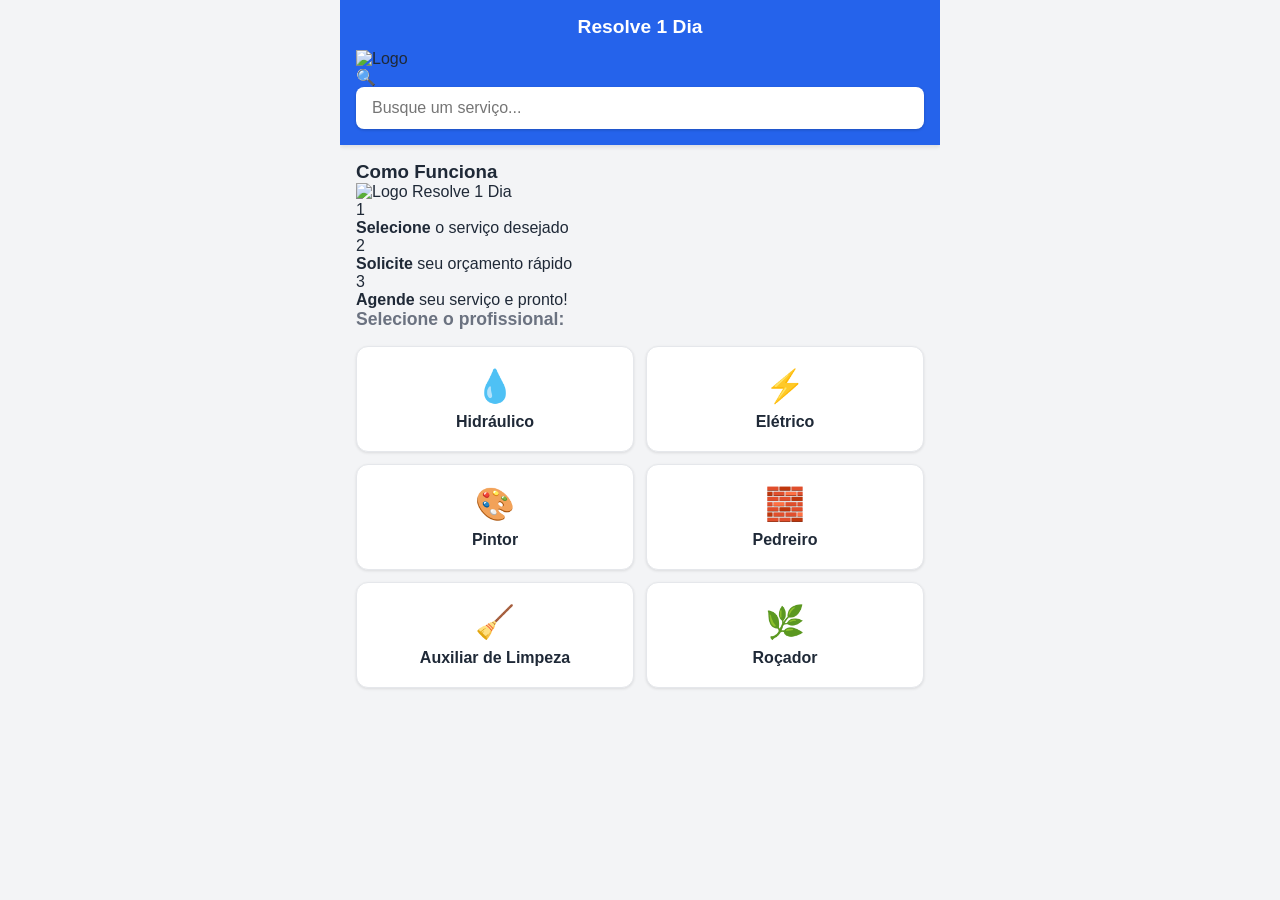
==== index.html @ 7f2f988a "Update index.html" ====
<!DOCTYPE html>
<html lang="pt-BR">
<head>
    <meta charset="UTF-8">
    <meta name="viewport" content="width=device-width, initial-scale=1.0, maximum-scale=1.0, user-scalable=no">
    <title>Resolve 1 Dia</title>
    <link rel="stylesheet" href="style.css">
</head>
<body>

    <div id="app">
        <!-- HEADER FIXO -->
        <header>
            <div class="header-top">
                <h1 class="header-title">Resolve 1 Dia</h1>
                <img src="logo.png" alt="Logo" class="header-logo">
            </div>
            <div class="search-container">
                <span class="search-icon">🔍</span>
                <input type="text" id="search-input" placeholder="Busque um serviço..." autocomplete="off">
                <div id="search-suggestions"></div>
            </div>
        </header>

        <!-- TELA 1: CATEGORIAS -->
        <main id="view-categories" class="view active">
            
            <!-- SEÇÃO: COMO FUNCIONA -->
            <section class="how-it-works-card">
                <h3 class="how-it-works-title">Como Funciona</h3>
                <div class="how-it-works-body">
                    <!-- Esquerda: Imagem -->
                    <div class="how-it-works-left">
                        <img src="logo.png" alt="Logo Resolve 1 Dia" class="how-it-works-img">
                    </div>
                    
                    <!-- Direita: Passos Verticais -->
                    <div class="how-it-works-right">
                        <div class="step-item">
                            <div class="step-badge">1</div>
                            <div class="step-content">
                                <strong>Selecione</strong> o serviço desejado
                            </div>
                        </div>
                        <div class="step-line"></div>
                        <div class="step-item">
                            <div class="step-badge">2</div>
                            <div class="step-content">
                                <strong>Solicite</strong> seu orçamento rápido
                            </div>
                        </div>
                        <div class="step-line"></div>
                        <div class="step-item">
                            <div class="step-badge">3</div>
                            <div class="step-content">
                                <strong>Agende</strong> seu serviço e pronto!
                            </div>
                        </div>
                    </div>
                </div>
            </section>

            <h2 class="section-subtitle">Selecione o profissional:</h2>
            <div class="grid" id="categories-grid">
                <!-- Gerado dinamicamente via JS -->
            </div>
        </main>

        <!-- TELA 2: LISTA DE SERVIÇOS DA CATEGORIA -->
        <main id="view-service-list" class="view">
            <div class="view-header">
                <h2 class="view-title" id="list-category-title">Categoria</h2>
                <button class="close-btn" id="btn-close-list" aria-label="Fechar">✕</button>
            </div>
            <ul class="service-list" id="services-ul">
                <!-- Gerado dinamicamente via JS -->
            </ul>
        </main>

        <!-- TELA 3: DETALHE DO SERVIÇO -->
        <main id="view-service-detail" class="view">
            <div class="detail-card">
                <button class="close-btn" id="btn-close-detail" aria-label="Fechar">✕</button>
                <div class="detail-category" id="detail-category">Categoria</div>
                <h1 class="detail-title" id="detail-title">Nome do Serviço</h1>
                <p class="detail-description" id="detail-description">Explicação do serviço...</p>
                <a href="#" id="btn-whatsapp" class="btn-whatsapp" target="_blank">
                    <svg width="24" height="24" viewBox="0 0 24 24" fill="currentColor">
                        <path d="M17.472 14.382c-.297-.149-1.758-.867-2.03-.967-.273-.099-.471-.148-.67.15-.197.297-.767.966-.94 1.164-.173.199-.347.223-.644.075-.297-.15-1.255-.463-2.39-1.475-.883-.788-1.48-1.761-1.653-2.059-.173-.297-.018-.458.13-.606.134-.133.298-.347.446-.52.149-.174.198-.298.298-.497.099-.198.05-.371-.025-.52-.075-.149-.669-1.612-.916-2.207-.242-.579-.487-.5-.669-.51a12.8 12.8 0 0 0-.57-.01c-.198 0-.52.074-.792.372-.272.297-1.04 1.016-1.04 2.479 0 1.462 1.065 2.875 1.213 3.074.149.198 2.096 3.2 5.077 4.487.709.306 1.262.489 1.694.625.712.227 1.36.195 1.871.118.571-.085 1.758-.719 2.006-1.413.248-.694.248-1.289.173-1.413-.074-.124-.272-.198-.57-.347m-5.421 7.403h-.004a9.87 9.87 0 0 1-5.031-1.378l-.361-.214-3.741.982.998-3.648-.235-.374a9.86 9.86 0 0 1-1.51-5.26c.001-5.45 4.436-9.884 9.888-9.884 2.64 0 5.122 1.03 6.988 2.898a9.825 9.825 0 0 1 2.893 6.994c-.003 5.45-4.437 9.884-9.885 9.884m8.413-18.297A11.815 11.815 0 0 0 12.05 0C5.495 0 .16 5.335.157 11.892c0 2.096.547 4.142 1.588 5.945L.057 24l6.305-1.654a11.882 11.882 0 0 0 5.683 1.448h.005c6.554 0 11.89-5.335 11.893-11.893a11.821 11.821 0 0 0-3.48-8.413Z"/>
                    </svg>
                    Solicitar Orçamento
                </a>
            </div>
        </main>
    </div>

    <script src="script.js"></script>
</body>
</html>
---- style.css ----
:root {
    --primary: #2563eb;
    --whatsapp: #25d366;
    --bg: #f3f4f6;
    --card-bg: #ffffff;
    --text-main: #1f2937;
    --text-muted: #6b7280;
    --border: #e5e7eb;
}

* {
    box-sizing: border-box;
    margin: 0;
    padding: 0;
    font-family: -apple-system, BlinkMacSystemFont, "Segoe UI", Roboto, Helvetica, Arial, sans-serif;
}

body {
    background-color: var(--bg);
    color: var(--text-main);
    -webkit-font-smoothing: antialiased;
}

/* App Container */
#app {
    max-width: 600px;
    margin: 0 auto;
    background: var(--bg);
    min-height: 100vh;
    position: relative;
    overflow-x: hidden;
}

/* Header & Search */
header {
    background: var(--primary);
    padding: 16px;
    position: sticky;
    top: 0;
    z-index: 100;
    box-shadow: 0 2px 4px rgba(0,0,0,0.1);
}

.header-title {
    color: white;
    font-size: 1.2rem;
    margin-bottom: 12px;
    text-align: center;
    font-weight: 600;
}

.search-container {
    position: relative;
}

#search-input {
    width: 100%;
    padding: 12px 16px;
    border-radius: 8px;
    border: none;
    font-size: 1rem;
    outline: none;
    box-shadow: 0 1px 3px rgba(0,0,0,0.2);
}

#search-suggestions {
    position: absolute;
    top: 100%;
    left: 0;
    right: 0;
    background: white;
    border-radius: 0 0 8px 8px;
    box-shadow: 0 4px 6px rgba(0,0,0,0.1);
    max-height: 280px;
    overflow-y: auto;
    display: none;
    z-index: 101;
}

.suggestion-item {
    padding: 12px 16px;
    border-bottom: 1px solid var(--border);
    cursor: pointer;
}

.suggestion-item:last-child {
    border-bottom: none;
}

.suggestion-item:active {
    background-color: var(--bg);
}

.suggestion-title {
    font-weight: 600;
    color: var(--text-main);
    font-size: 0.95rem;
}

.suggestion-meta {
    font-size: 0.8rem;
    color: var(--primary);
    margin-top: 2px;
}

/* Views */
.view {
    display: none;
    padding: 16px;
    animation: fadeIn 0.3s ease;
}

.view.active {
    display: block;
}

@keyframes fadeIn {
    from { opacity: 0; transform: translateY(10px); }
    to { opacity: 1; transform: translateY(0); }
}

.section-subtitle {
    margin-bottom: 16px;
    font-size: 1.1rem;
    color: var(--text-muted);
}

/* Header Navigation */
.view-header {
    display: flex;
    align-items: center;
    margin-bottom: 20px;
}

.back-btn {
    background: none;
    border: none;
    color: var(--primary);
    font-size: 1rem;
    font-weight: 600;
    cursor: pointer;
    padding: 8px 12px 8px 0;
    display: flex;
    align-items: center;
}

.view-title {
    font-size: 1.2rem;
    font-weight: bold;
    margin-left: 8px;
}

/* Cards - Categories */
.grid {
    display: grid;
    grid-template-columns: 1fr 1fr;
    gap: 12px;
}

.card-category {
    background: var(--card-bg);
    padding: 20px 12px;
    border-radius: 12px;
    text-align: center;
    box-shadow: 0 1px 3px rgba(0,0,0,0.1);
    cursor: pointer;
    border: 1px solid var(--border);
    transition: transform 0.1s;
}

.card-category:active {
    transform: scale(0.97);
}

.icon {
    font-size: 2rem;
    margin-bottom: 8px;
}

/* List - Services */
.service-list {
    list-style: none;
}

.service-item {
    background: var(--card-bg);
    padding: 16px;
    margin-bottom: 8px;
    border-radius: 8px;
    box-shadow: 0 1px 2px rgba(0,0,0,0.05);
    border: 1px solid var(--border);
    cursor: pointer;
    display: flex;
    justify-content: space-between;
    align-items: center;
    font-weight: 500;
}

.service-item:active {
    background-color: #f9fafb;
}

.arrow {
    color: var(--text-muted);
    font-size: 1.2rem;
}

/* Detail View */
.detail-card {
    background: var(--card-bg);
    padding: 24px;
    border-radius: 12px;
    box-shadow: 0 2px 8px rgba(0,0,0,0.1);
    text-align: center;
}

.detail-category {
    color: var(--primary);
    font-size: 0.9rem;
    font-weight: bold;
    text-transform: uppercase;
    letter-spacing: 1px;
    margin-bottom: 8px;
}

.detail-title {
    font-size: 1.5rem;
    margin-bottom: 16px;
    color: var(--text-main);
}

.detail-description {
    color: var(--text-muted);
    line-height: 1.6;
    margin-bottom: 24px;
    text-align: left;
    font-size: 1rem;
}

.btn-whatsapp {
    display: flex;
    justify-content: center;
    align-items: center;
    gap: 8px;
    width: 100%;
    background-color: var(--whatsapp);
    color: white;
    text-decoration: none;
    padding: 16px;
    border-radius: 8px;
    font-weight: bold;
    font-size: 1.1rem;
    border: none;
    cursor: pointer;
}

.btn-whatsapp:active {
    background-color: #20b858;
}
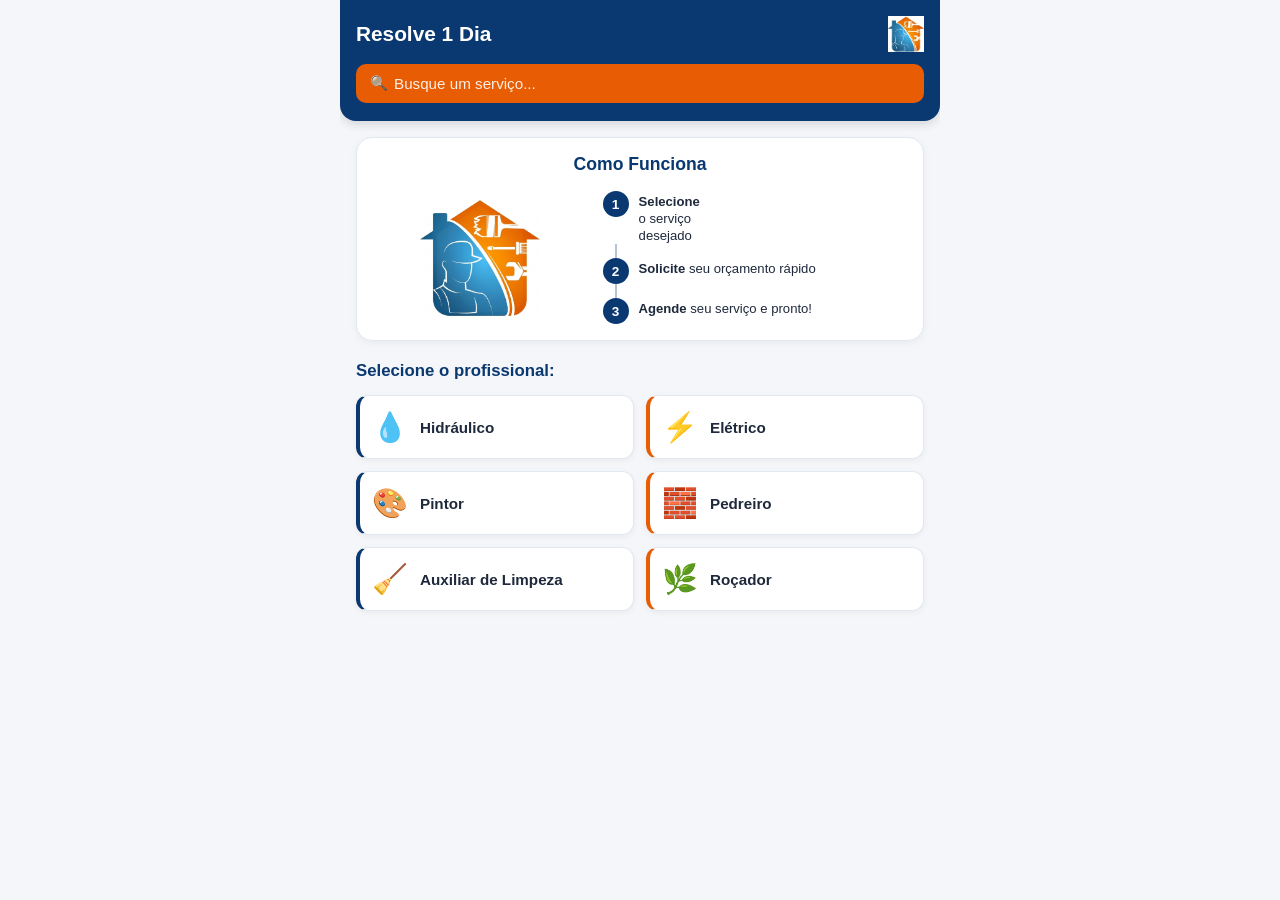
==== commit ab1b616f: "Update index.html" ====
--- a/index.html
+++ b/index.html
@@ -39,7 +39,7 @@
                         <div class="step-item">
                             <div class="step-badge">1</div>
                             <div class="step-content">
-                                <strong>Selecione</strong> o serviço desejado
+                                <strong>Selecione</strong> <br>o serviço<br> desejado
                             </div>
                         </div>
                         <div class="step-line"></div>
--- a/style.css
+++ b/style.css
@@ -1,11 +1,12 @@
 :root {
-    --primary: #2563eb;
+    --primary: #0a3871;
+    --accent: #e85d04;
     --whatsapp: #25d366;
-    --bg: #f3f4f6;
+    --bg: #f4f6f9;
     --card-bg: #ffffff;
-    --text-main: #1f2937;
-    --text-muted: #6b7280;
-    --border: #e5e7eb;
+    --text-main: #1e293b;
+    --text-muted: #64748b;
+    --border: #e2e8f0;
 }
 
 * {
@@ -21,7 +22,6 @@
     -webkit-font-smoothing: antialiased;
 }
 
-/* App Container */
 #app {
     max-width: 600px;
     margin: 0 auto;
@@ -31,36 +31,64 @@
     overflow-x: hidden;
 }
 
-/* Header & Search */
+/* HEADER FIXO */
 header {
     background: var(--primary);
-    padding: 16px;
+    padding: 16px 16px 18px 16px;
     position: sticky;
     top: 0;
     z-index: 100;
-    box-shadow: 0 2px 4px rgba(0,0,0,0.1);
+    box-shadow: 0 4px 10px rgba(0,0,0,0.12);
+    border-bottom-left-radius: 16px;
+    border-bottom-right-radius: 16px;
+}
+
+.header-top {
+    display: flex;
+    justify-content: space-between;
+    align-items: center;
+    margin-bottom: 12px;
 }
 
 .header-title {
-    color: white;
-    font-size: 1.2rem;
-    margin-bottom: 12px;
-    text-align: center;
-    font-weight: 600;
+    color: #ffffff;
+    font-size: 1.3rem;
+    font-weight: 700;
+}
+
+.header-logo {
+    height: 36px;
+    width: auto;
+    object-fit: contain;
 }
 
 .search-container {
     position: relative;
+    display: flex;
+    align-items: center;
+}
+
+.search-icon {
+    position: absolute;
+    left: 14px;
+    font-size: 0.9rem;
+    pointer-events: none;
+    opacity: 0.9;
 }
 
 #search-input {
     width: 100%;
-    padding: 12px 16px;
-    border-radius: 8px;
+    padding: 11px 14px 11px 38px;
+    border-radius: 10px;
     border: none;
-    font-size: 1rem;
+    font-size: 0.95rem;
     outline: none;
-    box-shadow: 0 1px 3px rgba(0,0,0,0.2);
+    background-color: var(--accent);
+    color: #ffffff;
+}
+
+#search-input::placeholder {
+    color: rgba(255, 255, 255, 0.9);
 }
 
 #search-suggestions {
@@ -69,12 +97,13 @@
     left: 0;
     right: 0;
     background: white;
-    border-radius: 0 0 8px 8px;
-    box-shadow: 0 4px 6px rgba(0,0,0,0.1);
+    border-radius: 0 0 10px 10px;
+    box-shadow: 0 4px 12px rgba(0,0,0,0.15);
     max-height: 280px;
     overflow-y: auto;
     display: none;
     z-index: 101;
+    margin-top: 4px;
 }
 
 .suggestion-item {
@@ -103,7 +132,7 @@
     margin-top: 2px;
 }
 
-/* Views */
+/* VIEWS */
 .view {
     display: none;
     padding: 16px;
@@ -115,42 +144,102 @@
 }
 
 @keyframes fadeIn {
-    from { opacity: 0; transform: translateY(10px); }
+    from { opacity: 0; transform: translateY(8px); }
     to { opacity: 1; transform: translateY(0); }
 }
 
+/* CARD: COMO FUNCIONA */
+.how-it-works-card {
+    background: var(--card-bg);
+    border-radius: 16px;
+    padding: 16px;
+    margin-bottom: 20px;
+    box-shadow: 0 2px 8px rgba(0,0,0,0.05);
+    border: 1px solid var(--border);
+}
+
+.how-it-works-title {
+    text-align: center;
+    color: var(--primary);
+    font-size: 1.1rem;
+    font-weight: 700;
+    margin-bottom: 16px;
+}
+
+.how-it-works-body {
+    display: flex;
+    align-items: center;
+    gap: 16px;
+}
+
+.how-it-works-left {
+    flex: 0 0 40%;
+    display: flex;
+    align-items: center;
+    justify-content: center;
+}
+
+.how-it-works-img {
+    width: 100%;
+    max-width: 120px;
+    height: auto;
+    object-fit: contain;
+}
+
+.how-it-works-right {
+    flex: 1;
+    display: flex;
+    flex-direction: column;
+}
+
+.step-item {
+    display: flex;
+    align-items: flex-start;
+    gap: 10px;
+}
+
+.step-badge {
+    background: var(--primary);
+    color: #ffffff;
+    width: 26px;
+    height: 26px;
+    border-radius: 50%;
+    font-weight: 700;
+    font-size: 0.85rem;
+    display: flex;
+    align-items: center;
+    justify-content: center;
+    flex-shrink: 0;
+}
+
+.step-content {
+    font-size: 0.82rem;
+    color: var(--text-main);
+    line-height: 1.3;
+    padding-top: 2px;
+}
+
+.step-content strong {
+    color: var(--text-main);
+    font-weight: 700;
+}
+
+.step-line {
+    width: 2px;
+    height: 14px;
+    background: var(--primary);
+    margin-left: 12px;
+    opacity: 0.3;
+}
+
 .section-subtitle {
-    margin-bottom: 16px;
-    font-size: 1.1rem;
-    color: var(--text-muted);
-}
-
-/* Header Navigation */
-.view-header {
-    display: flex;
-    align-items: center;
-    margin-bottom: 20px;
-}
-
-.back-btn {
-    background: none;
-    border: none;
+    margin-bottom: 14px;
+    font-size: 1.05rem;
+    font-weight: 700;
     color: var(--primary);
-    font-size: 1rem;
-    font-weight: 600;
-    cursor: pointer;
-    padding: 8px 12px 8px 0;
-    display: flex;
-    align-items: center;
-}
-
-.view-title {
-    font-size: 1.2rem;
-    font-weight: bold;
-    margin-left: 8px;
-}
-
-/* Cards - Categories */
+}
+
+/* CATEGORIAS EM GRID */
 .grid {
     display: grid;
     grid-template-columns: 1fr 1fr;
@@ -159,25 +248,72 @@
 
 .card-category {
     background: var(--card-bg);
-    padding: 20px 12px;
+    padding: 14px 12px;
     border-radius: 12px;
-    text-align: center;
-    box-shadow: 0 1px 3px rgba(0,0,0,0.1);
+    display: flex;
+    align-items: center;
+    gap: 12px;
+    box-shadow: 0 2px 6px rgba(0,0,0,0.05);
     cursor: pointer;
-    border: 1px solid var(--border);
+    border-left: 4px solid var(--primary);
+    border-top: 1px solid var(--border);
+    border-right: 1px solid var(--border);
+    border-bottom: 1px solid var(--border);
     transition: transform 0.1s;
+}
+
+.card-category:nth-child(even) {
+    border-left-color: var(--accent);
 }
 
 .card-category:active {
     transform: scale(0.97);
 }
 
-.icon {
-    font-size: 2rem;
-    margin-bottom: 8px;
-}
-
-/* List - Services */
+.card-category .icon {
+    font-size: 1.8rem;
+}
+
+.card-category .cat-name {
+    font-weight: 600;
+    font-size: 0.95rem;
+    color: var(--text-main);
+}
+
+/* LISTA DE SERVIÇOS */
+.view-header {
+    display: flex;
+    justify-content: space-between;
+    align-items: center;
+    margin-bottom: 20px;
+}
+
+.view-title {
+    font-size: 1.2rem;
+    font-weight: bold;
+    color: var(--primary);
+}
+
+.close-btn {
+    background: #e2e8f0;
+    border: none;
+    color: var(--text-muted);
+    width: 32px;
+    height: 32px;
+    border-radius: 50%;
+    font-size: 1rem;
+    font-weight: bold;
+    cursor: pointer;
+    display: flex;
+    align-items: center;
+    justify-content: center;
+}
+
+.close-btn:active {
+    background: #cbd5e1;
+    color: var(--text-main);
+}
+
 .service-list {
     list-style: none;
 }
@@ -197,7 +333,7 @@
 }
 
 .service-item:active {
-    background-color: #f9fafb;
+    background-color: #f8fafc;
 }
 
 .arrow {
@@ -205,28 +341,36 @@
     font-size: 1.2rem;
 }
 
-/* Detail View */
+/* TELA DE DETALHES */
 .detail-card {
     background: var(--card-bg);
     padding: 24px;
     border-radius: 12px;
-    box-shadow: 0 2px 8px rgba(0,0,0,0.1);
+    box-shadow: 0 2px 8px rgba(0,0,0,0.08);
     text-align: center;
+    position: relative;
+}
+
+.detail-card .close-btn {
+    position: absolute;
+    top: 16px;
+    right: 16px;
 }
 
 .detail-category {
-    color: var(--primary);
+    color: var(--accent);
     font-size: 0.9rem;
     font-weight: bold;
     text-transform: uppercase;
     letter-spacing: 1px;
     margin-bottom: 8px;
+    padding-right: 32px;
 }
 
 .detail-title {
-    font-size: 1.5rem;
+    font-size: 1.4rem;
     margin-bottom: 16px;
-    color: var(--text-main);
+    color: var(--primary);
 }
 
 .detail-description {
@@ -234,7 +378,7 @@
     line-height: 1.6;
     margin-bottom: 24px;
     text-align: left;
-    font-size: 1rem;
+    font-size: 0.98rem;
 }
 
 .btn-whatsapp {
@@ -249,7 +393,7 @@
     padding: 16px;
     border-radius: 8px;
     font-weight: bold;
-    font-size: 1.1rem;
+    font-size: 1.05rem;
     border: none;
     cursor: pointer;
 }
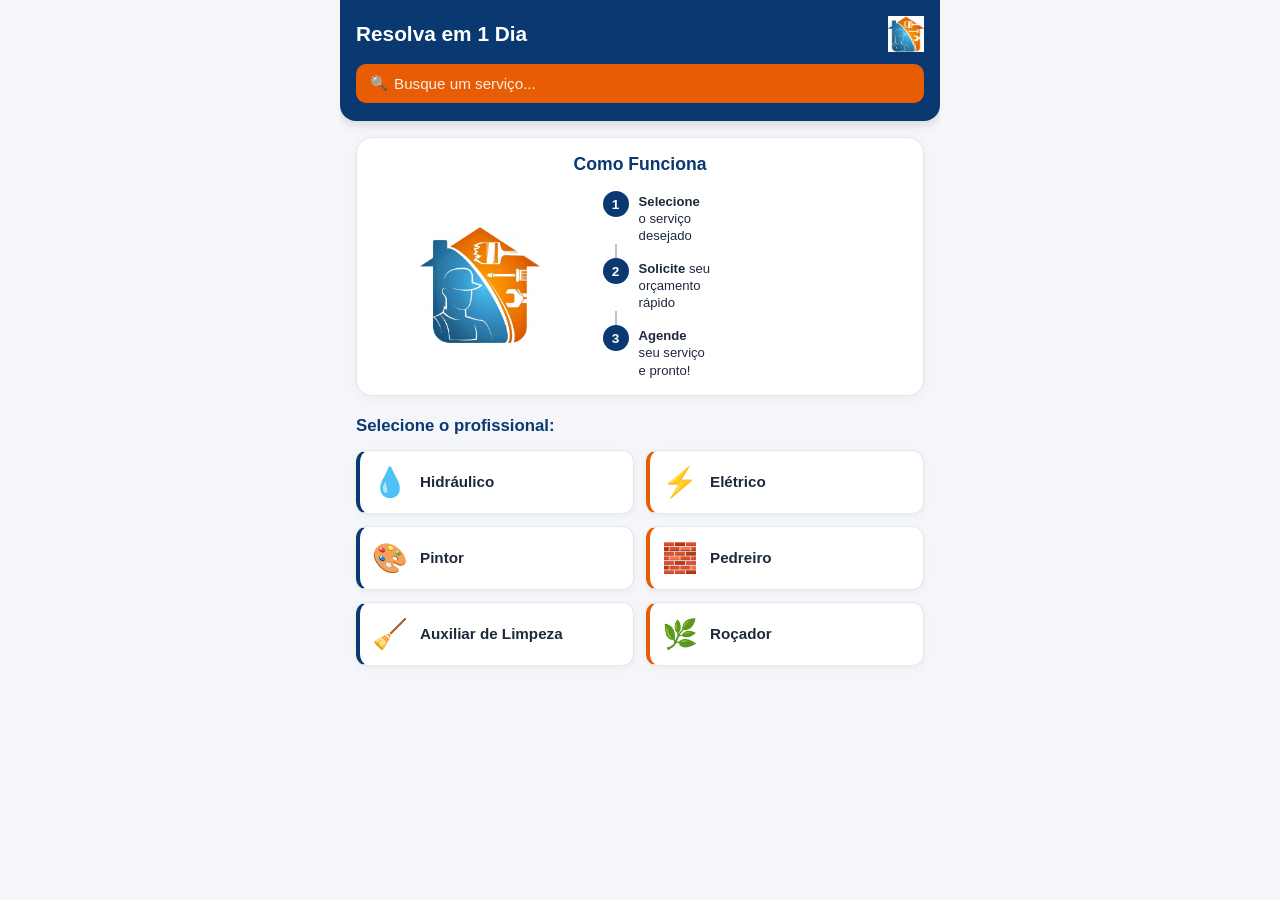
==== commit 422c9ce3: "Update index.html" ====
--- a/index.html
+++ b/index.html
@@ -12,7 +12,7 @@
         <!-- HEADER FIXO -->
         <header>
             <div class="header-top">
-                <h1 class="header-title">Resolve 1 Dia</h1>
+                <h1 class="header-title">Resolva em 1 Dia</h1>
                 <img src="logo.png" alt="Logo" class="header-logo">
             </div>
             <div class="search-container">
@@ -46,14 +46,14 @@
                         <div class="step-item">
                             <div class="step-badge">2</div>
                             <div class="step-content">
-                                <strong>Solicite</strong> seu orçamento rápido
+                                <strong>Solicite</strong> seu<br> orçamento <br>rápido
                             </div>
                         </div>
                         <div class="step-line"></div>
                         <div class="step-item">
                             <div class="step-badge">3</div>
                             <div class="step-content">
-                                <strong>Agende</strong> seu serviço e pronto!
+                                <strong>Agende</strong> <br>seu serviço<br> e pronto!
                             </div>
                         </div>
                     </div>
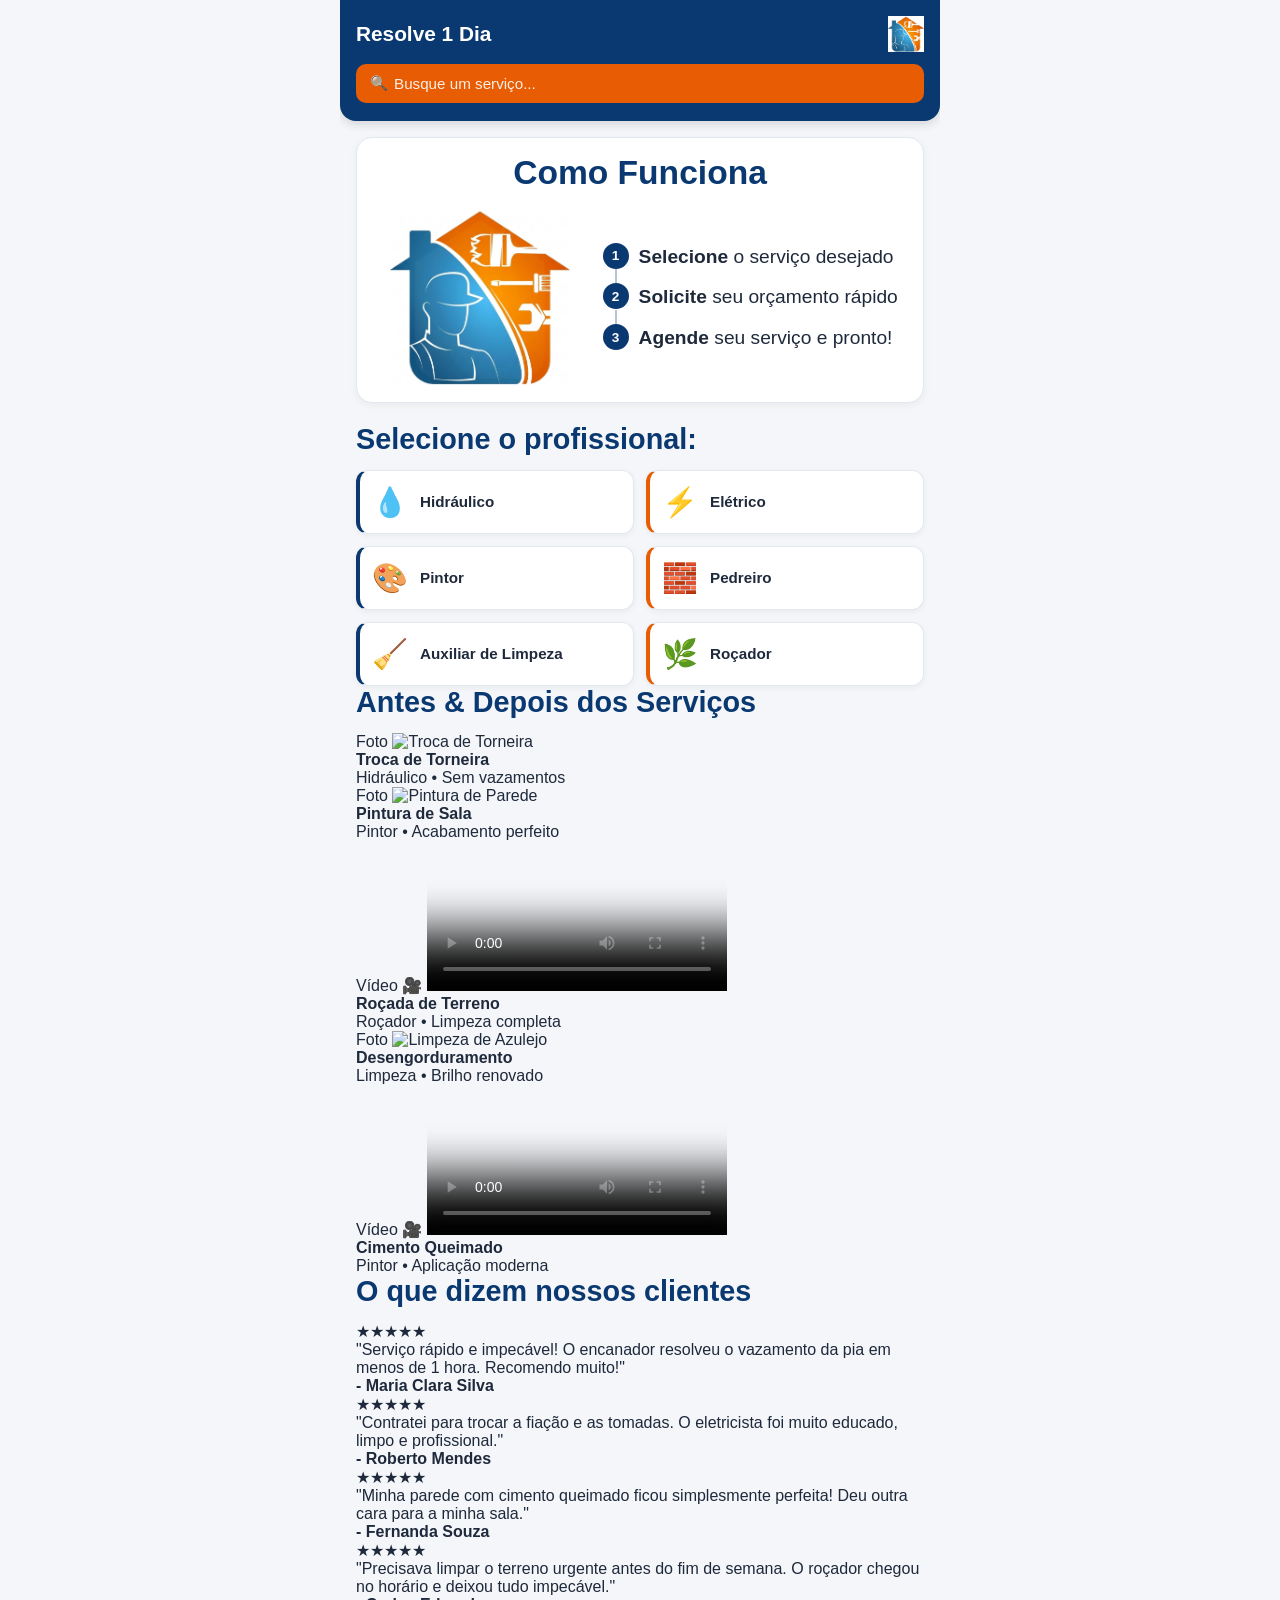
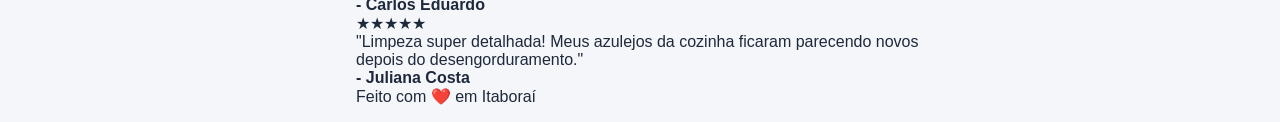
==== commit a3028c49: "Update index.html" ====
--- a/index.html
+++ b/index.html
@@ -9,10 +9,10 @@
 <body>
 
     <div id="app">
-        <!-- HEADER FIXO -->
+        <!-- HEADER (Agora não é mais fixo, rola com a página) -->
         <header>
             <div class="header-top">
-                <h1 class="header-title">Resolva em 1 Dia</h1>
+                <h1 class="header-title">Resolve 1 Dia</h1>
                 <img src="logo.png" alt="Logo" class="header-logo">
             </div>
             <div class="search-container">
@@ -22,48 +22,165 @@
             </div>
         </header>
 
-        <!-- TELA 1: CATEGORIAS -->
+        <!-- TELA 1: CATEGORIAS E SEÇÕES PRINCIPAIS -->
         <main id="view-categories" class="view active">
             
             <!-- SEÇÃO: COMO FUNCIONA -->
             <section class="how-it-works-card">
                 <h3 class="how-it-works-title">Como Funciona</h3>
                 <div class="how-it-works-body">
-                    <!-- Esquerda: Imagem -->
                     <div class="how-it-works-left">
                         <img src="logo.png" alt="Logo Resolve 1 Dia" class="how-it-works-img">
                     </div>
                     
-                    <!-- Direita: Passos Verticais -->
                     <div class="how-it-works-right">
                         <div class="step-item">
                             <div class="step-badge">1</div>
                             <div class="step-content">
-                                <strong>Selecione</strong> <br>o serviço<br> desejado
+                                <strong>Selecione</strong> o serviço desejado
                             </div>
                         </div>
                         <div class="step-line"></div>
                         <div class="step-item">
                             <div class="step-badge">2</div>
                             <div class="step-content">
-                                <strong>Solicite</strong> seu<br> orçamento <br>rápido
+                                <strong>Solicite</strong> seu orçamento rápido
                             </div>
                         </div>
                         <div class="step-line"></div>
                         <div class="step-item">
                             <div class="step-badge">3</div>
                             <div class="step-content">
-                                <strong>Agende</strong> <br>seu serviço<br> e pronto!
+                                <strong>Agende</strong> seu serviço e pronto!
                             </div>
                         </div>
                     </div>
                 </div>
             </section>
 
+            <!-- CATEGORIAS -->
             <h2 class="section-subtitle">Selecione o profissional:</h2>
             <div class="grid" id="categories-grid">
                 <!-- Gerado dinamicamente via JS -->
             </div>
+
+            <!-- SEÇÃO: ANTES & DEPOIS (CARROSSEL) -->
+            <section class="portfolio-section">
+                <h2 class="section-subtitle">Antes & Depois dos Serviços</h2>
+                <div class="carousel-container">
+                    
+                    <!-- ITEM 1: FOTO -->
+                    <div class="carousel-card">
+                        <div class="media-container">
+                            <span class="badge-tag">Foto</span>
+                            <img src="https://images.unsplash.com/photo-1584622650111-993a426fbf0a?auto=format&fit=crop&w=500&q=80" alt="Troca de Torneira">
+                        </div>
+                        <div class="card-info">
+                            <h4>Troca de Torneira</h4>
+                            <p>Hidráulico • Sem vazamentos</p>
+                        </div>
+                    </div>
+
+                    <!-- ITEM 2: FOTO -->
+                    <div class="carousel-card">
+                        <div class="media-container">
+                            <span class="badge-tag">Foto</span>
+                            <img src="https://images.unsplash.com/photo-1562259949-e8e7689d7828?auto=format&fit=crop&w=500&q=80" alt="Pintura de Parede">
+                        </div>
+                        <div class="card-info">
+                            <h4>Pintura de Sala</h4>
+                            <p>Pintor • Acabamento perfeito</p>
+                        </div>
+                    </div>
+
+                    <!-- ITEM 3: VÍDEO -->
+                    <div class="carousel-card">
+                        <div class="media-container">
+                            <span class="badge-tag video-tag">Vídeo 🎥</span>
+                            <video controls poster="https://images.unsplash.com/photo-1558618666-fcd25c85cd64?auto=format&fit=crop&w=500&q=80" preload="metadata">
+                                <source src="https://www.w3schools.com/html/mov_bbb.mp4" type="video/mp4">
+                                Seu navegador não suporta vídeos.
+                            </video>
+                        </div>
+                        <div class="card-info">
+                            <h4>Roçada de Terreno</h4>
+                            <p>Roçador • Limpeza completa</p>
+                        </div>
+                    </div>
+
+                    <!-- ITEM 4: FOTO -->
+                    <div class="carousel-card">
+                        <div class="media-container">
+                            <span class="badge-tag">Foto</span>
+                            <img src="https://images.unsplash.com/photo-1581578731548-c64695cc6952?auto=format&fit=crop&w=500&q=80" alt="Limpeza de Azulejo">
+                        </div>
+                        <div class="card-info">
+                            <h4>Desengorduramento</h4>
+                            <p>Limpeza • Brilho renovado</p>
+                        </div>
+                    </div>
+
+                    <!-- ITEM 5: VÍDEO -->
+                    <div class="carousel-card">
+                        <div class="media-container">
+                            <span class="badge-tag video-tag">Vídeo 🎥</span>
+                            <video controls poster="https://images.unsplash.com/photo-1600585154340-be6161a56a0c?auto=format&fit=crop&w=500&q=80" preload="metadata">
+                                <source src="https://www.w3schools.com/html/mov_bbb.mp4" type="video/mp4">
+                                Seu navegador não suporta vídeos.
+                            </video>
+                        </div>
+                        <div class="card-info">
+                            <h4>Cimento Queimado</h4>
+                            <p>Pintor • Aplicação moderna</p>
+                        </div>
+                    </div>
+
+                </div>
+            </section>
+
+            <!-- SEÇÃO: DEPOIMENTOS -->
+            <section class="testimonials-section">
+                <h2 class="section-subtitle">O que dizem nossos clientes</h2>
+                <div class="carousel-container">
+                    
+                    <div class="testimonial-card">
+                        <div class="stars">★★★★★</div>
+                        <p class="testimonial-text">"Serviço rápido e impecável! O encanador resolveu o vazamento da pia em menos de 1 hora. Recomendo muito!"</p>
+                        <h4 class="testimonial-author">- Maria Clara Silva</h4>
+                    </div>
+
+                    <div class="testimonial-card">
+                        <div class="stars">★★★★★</div>
+                        <p class="testimonial-text">"Contratei para trocar a fiação e as tomadas. O eletricista foi muito educado, limpo e profissional."</p>
+                        <h4 class="testimonial-author">- Roberto Mendes</h4>
+                    </div>
+
+                    <div class="testimonial-card">
+                        <div class="stars">★★★★★</div>
+                        <p class="testimonial-text">"Minha parede com cimento queimado ficou simplesmente perfeita! Deu outra cara para a minha sala."</p>
+                        <h4 class="testimonial-author">- Fernanda Souza</h4>
+                    </div>
+
+                    <div class="testimonial-card">
+                        <div class="stars">★★★★★</div>
+                        <p class="testimonial-text">"Precisava limpar o terreno urgente antes do fim de semana. O roçador chegou no horário e deixou tudo impecável."</p>
+                        <h4 class="testimonial-author">- Carlos Eduardo</h4>
+                    </div>
+
+                    <div class="testimonial-card">
+                        <div class="stars">★★★★★</div>
+                        <p class="testimonial-text">"Limpeza super detalhada! Meus azulejos da cozinha ficaram parecendo novos depois do desengorduramento."</p>
+                        <h4 class="testimonial-author">- Juliana Costa</h4>
+                    </div>
+
+                </div>
+            </section>
+
+            <!-- FOOTER -->
+            <footer class="app-footer">
+                Feito com <span class="heart">❤️</span> em Itaboraí
+            </footer>
+
         </main>
 
         <!-- TELA 2: LISTA DE SERVIÇOS DA CATEGORIA -->
--- a/style.css
+++ b/style.css
@@ -161,7 +161,7 @@
 .how-it-works-title {
     text-align: center;
     color: var(--primary);
-    font-size: 1.1rem;
+    font-size: 2.1rem;
     font-weight: 700;
     margin-bottom: 16px;
 }
@@ -181,7 +181,7 @@
 
 .how-it-works-img {
     width: 100%;
-    max-width: 120px;
+    max-width: 180px;
     height: auto;
     object-fit: contain;
 }
@@ -213,7 +213,7 @@
 }
 
 .step-content {
-    font-size: 0.82rem;
+    font-size: 1.2rem;
     color: var(--text-main);
     line-height: 1.3;
     padding-top: 2px;
@@ -234,7 +234,7 @@
 
 .section-subtitle {
     margin-bottom: 14px;
-    font-size: 1.05rem;
+    font-size: 1.8rem;
     font-weight: 700;
     color: var(--primary);
 }
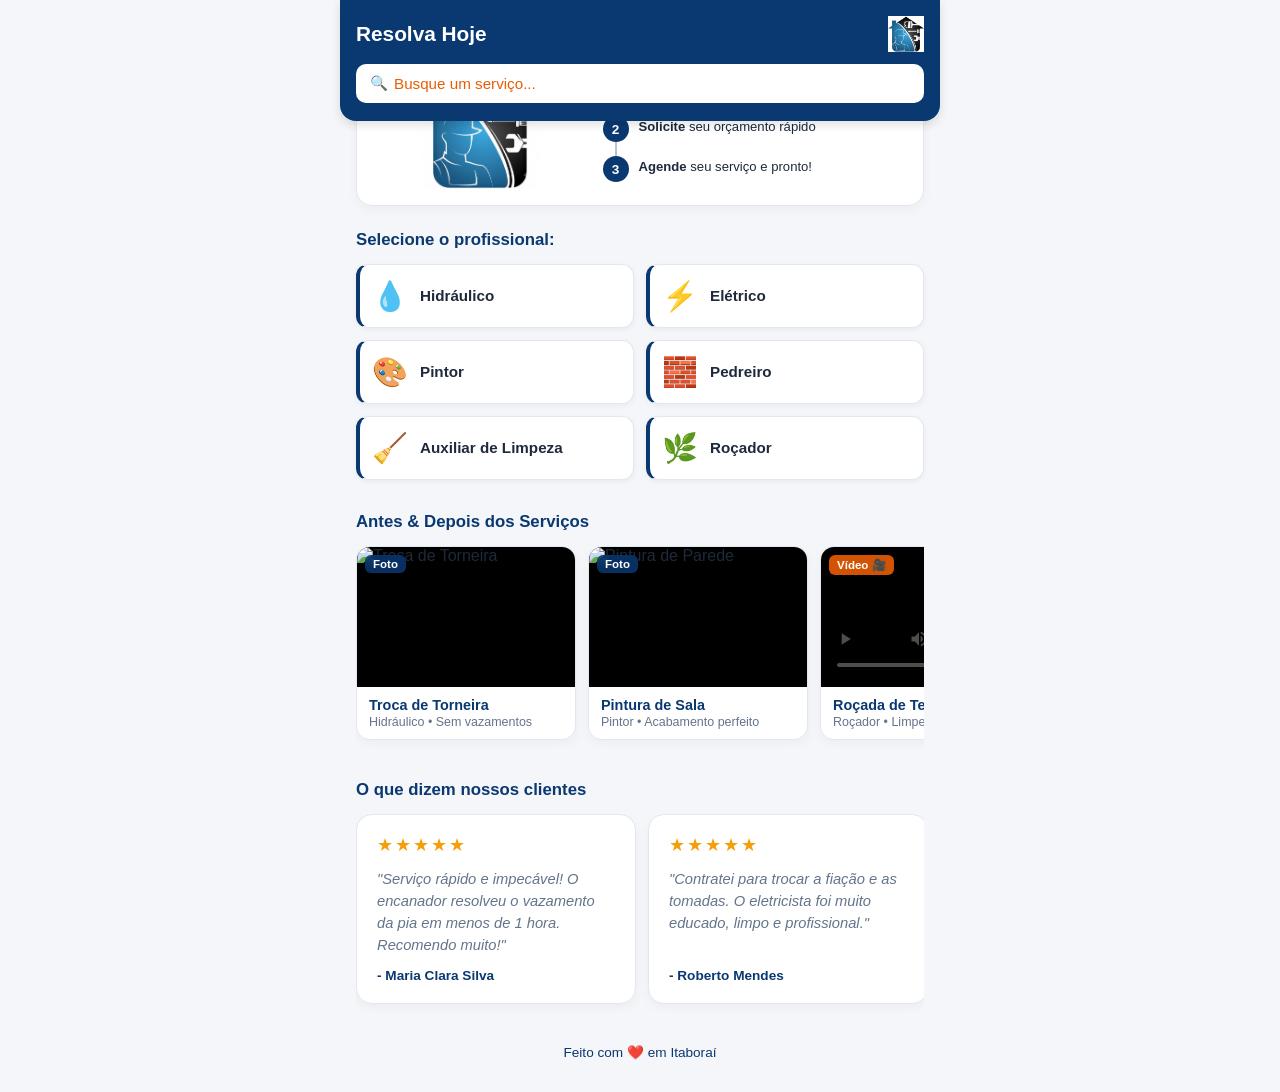
==== commit 55229676: "Update index.html" ====
--- a/index.html
+++ b/index.html
@@ -12,7 +12,7 @@
         <!-- HEADER (Agora não é mais fixo, rola com a página) -->
         <header>
             <div class="header-top">
-                <h1 class="header-title">Resolve 1 Dia</h1>
+                <h1 class="header-title">Resolva Hoje</h1>
                 <img src="logo.png" alt="Logo" class="header-logo">
             </div>
             <div class="search-container">
--- a/style.css
+++ b/style.css
@@ -1,12 +1,13 @@
 :root {
     --primary: #0a3871;
-    --accent: #e85d04;
+    --accent: #ffffff;
     --whatsapp: #25d366;
     --bg: #f4f6f9;
     --card-bg: #ffffff;
     --text-main: #1e293b;
     --text-muted: #64748b;
     --border: #e2e8f0;
+    --secundary: #0a3871;
 }
 
 * {
@@ -31,16 +32,27 @@
     overflow-x: hidden;
 }
 
-/* HEADER FIXO */
+/* HEADER FIXO NO TOPO */
 header {
     background: var(--primary);
     padding: 16px 16px 18px 16px;
-    position: sticky;
+    position: fixed;          /* Trava o topo permanentemente */
     top: 0;
-    z-index: 100;
+    left: 50%;                /* Centraliza dentro do limite do app */
+    transform: translateX(-50%);
+    width: 100%;
+    max-width: 600px;         /* Mantém a mesma largura máxima de 600px */
+    z-index: 1000;            /* Garante que fique por cima de tudo ao rolar */
     box-shadow: 0 4px 10px rgba(0,0,0,0.12);
     border-bottom-left-radius: 16px;
     border-bottom-right-radius: 16px;
+}
+
+/* ESPAÇAMENTO DO CONTEÚDO (Para não cobrir o primeiro card) */
+.view {
+    display: none;
+    padding: 125px 16px 16px 16px; /* 125px no topo empurra o conteúdo para baixo do header fixo */
+    animation: fadeIn 0.3s ease;
 }
 
 .header-top {
@@ -84,11 +96,11 @@
     font-size: 0.95rem;
     outline: none;
     background-color: var(--accent);
-    color: #ffffff;
+    color: var(--primary);
 }
 
 #search-input::placeholder {
-    color: rgba(255, 255, 255, 0.9);
+    color: #e85d04;
 }
 
 #search-suggestions {
@@ -153,15 +165,15 @@
     background: var(--card-bg);
     border-radius: 16px;
     padding: 16px;
-    margin-bottom: 20px;
-    box-shadow: 0 2px 8px rgba(0,0,0,0.05);
+    margin-bottom: 24px;
+    box-shadow: 0 4px 12px rgba(0,0,0,0.04);
     border: 1px solid var(--border);
 }
 
 .how-it-works-title {
     text-align: center;
     color: var(--primary);
-    font-size: 2.1rem;
+    font-size: 1.1rem;
     font-weight: 700;
     margin-bottom: 16px;
 }
@@ -181,7 +193,7 @@
 
 .how-it-works-img {
     width: 100%;
-    max-width: 180px;
+    max-width: 120px;
     height: auto;
     object-fit: contain;
 }
@@ -213,7 +225,7 @@
 }
 
 .step-content {
-    font-size: 1.2rem;
+    font-size: 0.82rem;
     color: var(--text-main);
     line-height: 1.3;
     padding-top: 2px;
@@ -234,7 +246,7 @@
 
 .section-subtitle {
     margin-bottom: 14px;
-    font-size: 1.8rem;
+    font-size: 1.05rem;
     font-weight: 700;
     color: var(--primary);
 }
@@ -263,7 +275,7 @@
 }
 
 .card-category:nth-child(even) {
-    border-left-color: var(--accent);
+    border-left-color: var(--secundary);
 }
 
 .card-category:active {
@@ -280,7 +292,146 @@
     color: var(--text-main);
 }
 
-/* LISTA DE SERVIÇOS */
+/* CONFIGURAÇÃO GERAL DOS CARROSSEIS (PORTFÓLIO E DEPOIMENTOS) */
+.carousel-container {
+    display: flex;
+    gap: 12px;
+    overflow-x: auto;
+    scroll-snap-type: x mandatory;
+    padding-bottom: 8px;
+    -webkit-overflow-scrolling: touch;
+    scrollbar-width: none;
+    cursor: grab;
+}
+
+.carousel-container::-webkit-scrollbar {
+    display: none;
+}
+
+.carousel-container.active-drag {
+    cursor: grabbing;
+    scroll-snap-type: none;
+}
+
+/* CARDS DE PORTFÓLIO */
+.portfolio-section {
+    margin-top: 32px;
+}
+
+.carousel-card {
+    flex: 0 0 220px;
+    scroll-snap-align: start;
+    background: var(--card-bg);
+    border-radius: 14px;
+    overflow: hidden;
+    border: 1px solid var(--border);
+    box-shadow: 0 4px 12px rgba(0,0,0,0.04);
+    user-select: none;
+}
+
+.media-container {
+    position: relative;
+    width: 100%;
+    height: 140px;
+    background: #000;
+}
+
+.media-container img, 
+.media-container video {
+    width: 100%;
+    height: 100%;
+    object-fit: cover;
+    display: block;
+}
+
+.badge-tag {
+    position: absolute;
+    top: 8px;
+    left: 8px;
+    background: rgba(10, 56, 113, 0.85);
+    color: white;
+    font-size: 0.72rem;
+    font-weight: 700;
+    padding: 3px 8px;
+    border-radius: 6px;
+    backdrop-filter: blur(4px);
+    z-index: 2;
+}
+
+.badge-tag.video-tag {
+    background: rgba(232, 93, 4, 0.9);
+}
+
+.card-info {
+    padding: 10px 12px;
+}
+
+.card-info h4 {
+    font-size: 0.9rem;
+    color: var(--primary);
+    margin-bottom: 2px;
+    font-weight: 700;
+}
+
+.card-info p {
+    font-size: 0.78rem;
+    color: var(--text-muted);
+}
+
+/* CARDS DE DEPOIMENTOS */
+.testimonials-section {
+    margin-top: 32px;
+}
+
+.testimonial-card {
+    flex: 0 0 280px;
+    scroll-snap-align: start;
+    background: var(--card-bg);
+    border-radius: 16px;
+    padding: 20px;
+    border: 1px solid var(--border);
+    box-shadow: 0 4px 12px rgba(0,0,0,0.04);
+    display: flex;
+    flex-direction: column;
+    gap: 12px;
+    user-select: none;
+}
+
+.stars {
+    color: #f59e0b; /* Amarelo premium */
+    font-size: 1.1rem;
+    letter-spacing: 2px;
+}
+
+.testimonial-text {
+    font-size: 0.92rem;
+    color: var(--text-muted);
+    font-style: italic;
+    line-height: 1.5;
+    flex-grow: 1;
+}
+
+.testimonial-author {
+    font-size: 0.85rem;
+    color: var(--primary);
+    font-weight: 700;
+    text-align: left;
+}
+
+/* FOOTER FINO E ELEGANTE */
+.app-footer {
+    text-align: center;
+    padding: 32px 16px 16px;
+    font-size: 0.85rem;
+    color: var(--primary);
+    font-weight: 500;
+}
+
+.app-footer .heart {
+    color: #ef4444; /* Vermelho vibrante para o coração */
+}
+
+/* LISTA DE SERVIÇOS E TELA DE DETALHES */
 .view-header {
     display: flex;
     justify-content: space-between;
@@ -341,7 +492,6 @@
     font-size: 1.2rem;
 }
 
-/* TELA DE DETALHES */
 .detail-card {
     background: var(--card-bg);
     padding: 24px;
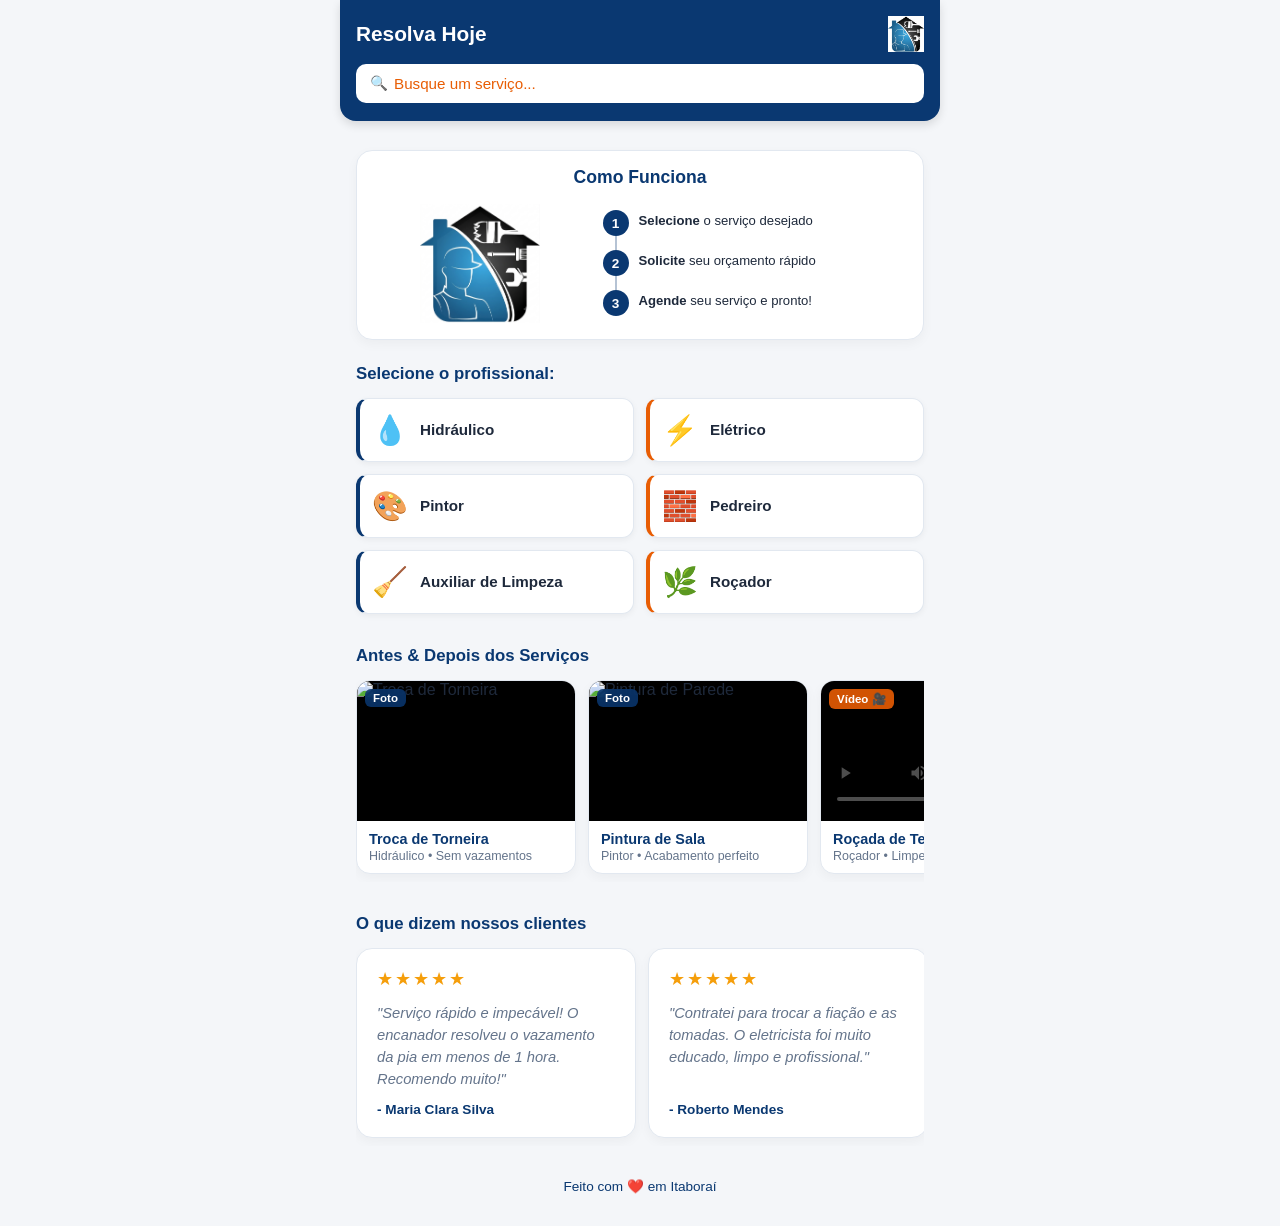
==== commit a86cffc4: "Update index.html" ====
--- a/index.html
+++ b/index.html
@@ -194,21 +194,25 @@
             </ul>
         </main>
 
-        <!-- TELA 3: DETALHE DO SERVIÇO -->
-        <main id="view-service-detail" class="view">
-            <div class="detail-card">
-                <button class="close-btn" id="btn-close-detail" aria-label="Fechar">✕</button>
-                <div class="detail-category" id="detail-category">Categoria</div>
-                <h1 class="detail-title" id="detail-title">Nome do Serviço</h1>
-                <p class="detail-description" id="detail-description">Explicação do serviço...</p>
-                <a href="#" id="btn-whatsapp" class="btn-whatsapp" target="_blank">
-                    <svg width="24" height="24" viewBox="0 0 24 24" fill="currentColor">
-                        <path d="M17.472 14.382c-.297-.149-1.758-.867-2.03-.967-.273-.099-.471-.148-.67.15-.197.297-.767.966-.94 1.164-.173.199-.347.223-.644.075-.297-.15-1.255-.463-2.39-1.475-.883-.788-1.48-1.761-1.653-2.059-.173-.297-.018-.458.13-.606.134-.133.298-.347.446-.52.149-.174.198-.298.298-.497.099-.198.05-.371-.025-.52-.075-.149-.669-1.612-.916-2.207-.242-.579-.487-.5-.669-.51a12.8 12.8 0 0 0-.57-.01c-.198 0-.52.074-.792.372-.272.297-1.04 1.016-1.04 2.479 0 1.462 1.065 2.875 1.213 3.074.149.198 2.096 3.2 5.077 4.487.709.306 1.262.489 1.694.625.712.227 1.36.195 1.871.118.571-.085 1.758-.719 2.006-1.413.248-.694.248-1.289.173-1.413-.074-.124-.272-.198-.57-.347m-5.421 7.403h-.004a9.87 9.87 0 0 1-5.031-1.378l-.361-.214-3.741.982.998-3.648-.235-.374a9.86 9.86 0 0 1-1.51-5.26c.001-5.45 4.436-9.884 9.888-9.884 2.64 0 5.122 1.03 6.988 2.898a9.825 9.825 0 0 1 2.893 6.994c-.003 5.45-4.437 9.884-9.885 9.884m8.413-18.297A11.815 11.815 0 0 0 12.05 0C5.495 0 .16 5.335.157 11.892c0 2.096.547 4.142 1.588 5.945L.057 24l6.305-1.654a11.882 11.882 0 0 0 5.683 1.448h.005c6.554 0 11.89-5.335 11.893-11.893a11.821 11.821 0 0 0-3.48-8.413Z"/>
-                    </svg>
-                    Solicitar Orçamento
-                </a>
-            </div>
-        </main>
+        
+<!-- TELA 3: DETALHE DO SERVIÇO -->
+<main id="view-service-detail" class="view">
+    <div class="detail-card">
+        <button class="close-btn" id="btn-close-detail" aria-label="Fechar">✕</button>
+        <div class="detail-category" id="detail-category">Categoria</div>
+        <h1 class="detail-title" id="detail-title">Nome do Serviço</h1>
+        <p class="detail-description" id="detail-description">Explicação do serviço...</p>
+        
+        <!-- IMAGEM ILUSTRATIVA DO SERVIÇO -->
+        <div class="detail-image-container" id="detail-image-container">
+            <img id="detail-image" src="" alt="Ilustração do serviço" class="detail-image">
+        </div>
+
+        <button id="btn-open-form" class="btn-primary">
+            📝 Preencher Dados para Orçamento
+        </button>
+    </div>
+</main>
     </div>
 
     <script src="script.js"></script>
--- a/style.css
+++ b/style.css
@@ -7,7 +7,7 @@
     --text-main: #1e293b;
     --text-muted: #64748b;
     --border: #e2e8f0;
-    --secundary: #0a3871;
+    --secundary: #e85d04;
 }
 
 * {
@@ -49,11 +49,7 @@
 }
 
 /* ESPAÇAMENTO DO CONTEÚDO (Para não cobrir o primeiro card) */
-.view {
-    display: none;
-    padding: 125px 16px 16px 16px; /* 125px no topo empurra o conteúdo para baixo do header fixo */
-    animation: fadeIn 0.3s ease;
-}
+
 
 .header-top {
     display: flex;
@@ -100,7 +96,7 @@
 }
 
 #search-input::placeholder {
-    color: #e85d04;
+    color: var(--secundary);
 }
 
 #search-suggestions {
@@ -147,7 +143,7 @@
 /* VIEWS */
 .view {
     display: none;
-    padding: 16px;
+    padding: 150px 16px 16px 16px; /* 125px no topo empurra o conteúdo para baixo do header fixo */
     animation: fadeIn 0.3s ease;
 }
 
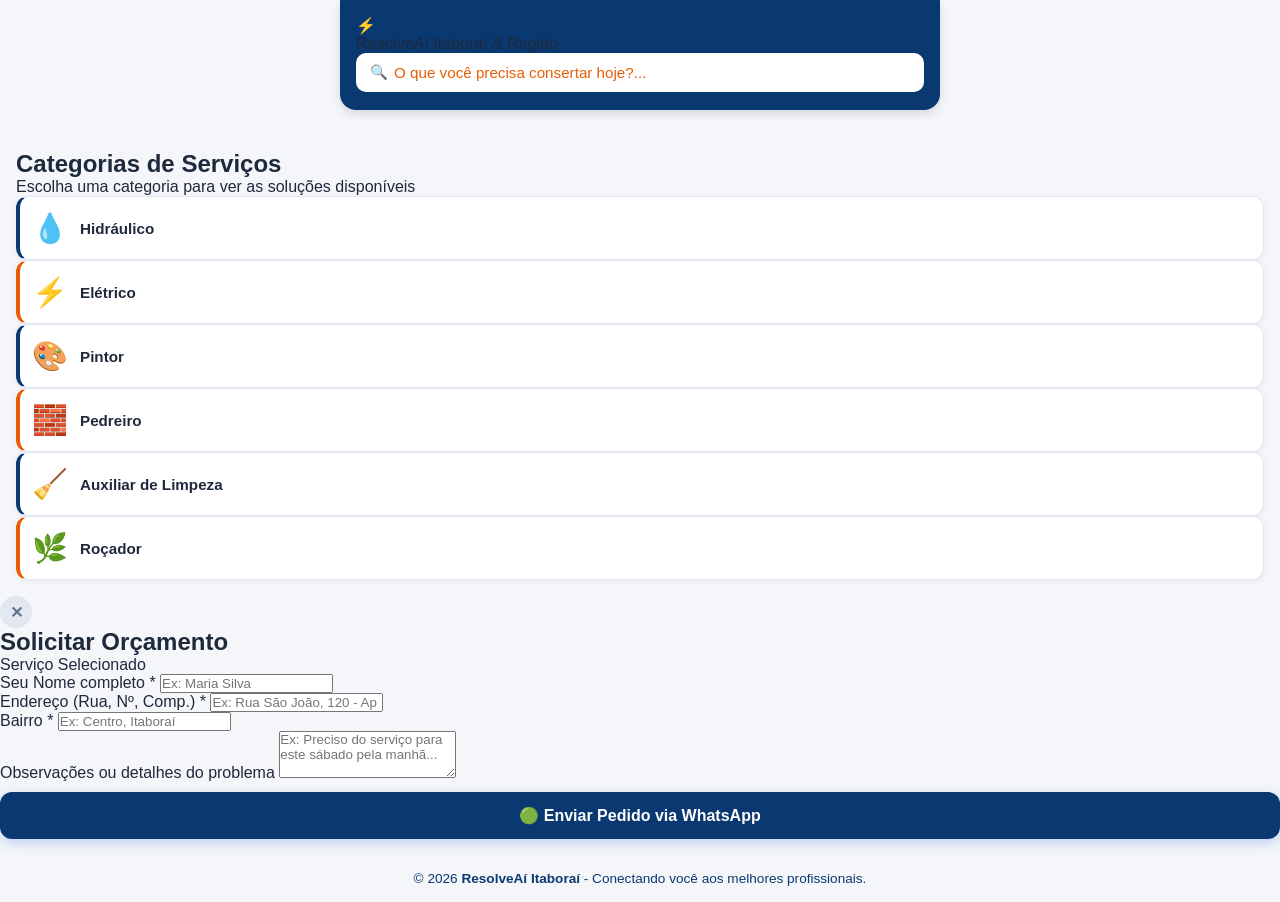
==== commit cb7ee643: "Update index.html" ====
--- a/index.html
+++ b/index.html
@@ -2,218 +2,124 @@
 <html lang="pt-BR">
 <head>
     <meta charset="UTF-8">
-    <meta name="viewport" content="width=device-width, initial-scale=1.0, maximum-scale=1.0, user-scalable=no">
-    <title>Resolve 1 Dia</title>
+    <meta name="viewport" content="width=device-width, initial-scale=1.0">
+    <title>ResolveAí - Serviços & Reparos em Itaboraí</title>
     <link rel="stylesheet" href="style.css">
+    <link rel="preconnect" href="https://fonts.googleapis.com">
+    <link rel="preconnect" href="https://fonts.gstatic.com" crossorigin>
+    <link href="https://fonts.googleapis.com/css2?family=Inter:wght@400;500;600;700&display=swap" rel="stylesheet">
 </head>
 <body>
 
-    <div id="app">
-        <!-- HEADER (Agora não é mais fixo, rola com a página) -->
-        <header>
-            <div class="header-top">
-                <h1 class="header-title">Resolva Hoje</h1>
-                <img src="logo.png" alt="Logo" class="header-logo">
+    <!-- CABEÇALHO -->
+    <header class="app-header">
+        <div class="header-container">
+            <div class="brand" id="brand-logo">
+                <span class="logo-icon">⚡</span>
+                <div class="brand-text">
+                    <span class="brand-name">ResolveAí</span>
+                    <span class="brand-tagline">Itaboraí & Região</span>
+                </div>
             </div>
+            
+            <!-- BARRA DE PESQUISA -->
             <div class="search-container">
+                <input type="text" id="search-input" placeholder="O que você precisa consertar hoje?..." autocomplete="off">
                 <span class="search-icon">🔍</span>
-                <input type="text" id="search-input" placeholder="Busque um serviço..." autocomplete="off">
-                <div id="search-suggestions"></div>
+                <div id="search-suggestions" class="suggestions-box"></div>
             </div>
-        </header>
+        </div>
+    </header>
 
-        <!-- TELA 1: CATEGORIAS E SEÇÕES PRINCIPAIS -->
+    <div class="app-container">
+
+        <!-- TELA 1: CATEGORIAS (HOME) -->
         <main id="view-categories" class="view active">
-            
-            <!-- SEÇÃO: COMO FUNCIONA -->
-            <section class="how-it-works-card">
-                <h3 class="how-it-works-title">Como Funciona</h3>
-                <div class="how-it-works-body">
-                    <div class="how-it-works-left">
-                        <img src="logo.png" alt="Logo Resolve 1 Dia" class="how-it-works-img">
-                    </div>
-                    
-                    <div class="how-it-works-right">
-                        <div class="step-item">
-                            <div class="step-badge">1</div>
-                            <div class="step-content">
-                                <strong>Selecione</strong> o serviço desejado
-                            </div>
-                        </div>
-                        <div class="step-line"></div>
-                        <div class="step-item">
-                            <div class="step-badge">2</div>
-                            <div class="step-content">
-                                <strong>Solicite</strong> seu orçamento rápido
-                            </div>
-                        </div>
-                        <div class="step-line"></div>
-                        <div class="step-item">
-                            <div class="step-badge">3</div>
-                            <div class="step-content">
-                                <strong>Agende</strong> seu serviço e pronto!
-                            </div>
-                        </div>
-                    </div>
-                </div>
-            </section>
-
-            <!-- CATEGORIAS -->
-            <h2 class="section-subtitle">Selecione o profissional:</h2>
-            <div class="grid" id="categories-grid">
-                <!-- Gerado dinamicamente via JS -->
+            <div class="section-title">
+                <h2>Categorias de Serviços</h2>
+                <p>Escolha uma categoria para ver as soluções disponíveis</p>
             </div>
-
-            <!-- SEÇÃO: ANTES & DEPOIS (CARROSSEL) -->
-            <section class="portfolio-section">
-                <h2 class="section-subtitle">Antes & Depois dos Serviços</h2>
-                <div class="carousel-container">
-                    
-                    <!-- ITEM 1: FOTO -->
-                    <div class="carousel-card">
-                        <div class="media-container">
-                            <span class="badge-tag">Foto</span>
-                            <img src="https://images.unsplash.com/photo-1584622650111-993a426fbf0a?auto=format&fit=crop&w=500&q=80" alt="Troca de Torneira">
-                        </div>
-                        <div class="card-info">
-                            <h4>Troca de Torneira</h4>
-                            <p>Hidráulico • Sem vazamentos</p>
-                        </div>
-                    </div>
-
-                    <!-- ITEM 2: FOTO -->
-                    <div class="carousel-card">
-                        <div class="media-container">
-                            <span class="badge-tag">Foto</span>
-                            <img src="https://images.unsplash.com/photo-1562259949-e8e7689d7828?auto=format&fit=crop&w=500&q=80" alt="Pintura de Parede">
-                        </div>
-                        <div class="card-info">
-                            <h4>Pintura de Sala</h4>
-                            <p>Pintor • Acabamento perfeito</p>
-                        </div>
-                    </div>
-
-                    <!-- ITEM 3: VÍDEO -->
-                    <div class="carousel-card">
-                        <div class="media-container">
-                            <span class="badge-tag video-tag">Vídeo 🎥</span>
-                            <video controls poster="https://images.unsplash.com/photo-1558618666-fcd25c85cd64?auto=format&fit=crop&w=500&q=80" preload="metadata">
-                                <source src="https://www.w3schools.com/html/mov_bbb.mp4" type="video/mp4">
-                                Seu navegador não suporta vídeos.
-                            </video>
-                        </div>
-                        <div class="card-info">
-                            <h4>Roçada de Terreno</h4>
-                            <p>Roçador • Limpeza completa</p>
-                        </div>
-                    </div>
-
-                    <!-- ITEM 4: FOTO -->
-                    <div class="carousel-card">
-                        <div class="media-container">
-                            <span class="badge-tag">Foto</span>
-                            <img src="https://images.unsplash.com/photo-1581578731548-c64695cc6952?auto=format&fit=crop&w=500&q=80" alt="Limpeza de Azulejo">
-                        </div>
-                        <div class="card-info">
-                            <h4>Desengorduramento</h4>
-                            <p>Limpeza • Brilho renovado</p>
-                        </div>
-                    </div>
-
-                    <!-- ITEM 5: VÍDEO -->
-                    <div class="carousel-card">
-                        <div class="media-container">
-                            <span class="badge-tag video-tag">Vídeo 🎥</span>
-                            <video controls poster="https://images.unsplash.com/photo-1600585154340-be6161a56a0c?auto=format&fit=crop&w=500&q=80" preload="metadata">
-                                <source src="https://www.w3schools.com/html/mov_bbb.mp4" type="video/mp4">
-                                Seu navegador não suporta vídeos.
-                            </video>
-                        </div>
-                        <div class="card-info">
-                            <h4>Cimento Queimado</h4>
-                            <p>Pintor • Aplicação moderna</p>
-                        </div>
-                    </div>
-
-                </div>
-            </section>
-
-            <!-- SEÇÃO: DEPOIMENTOS -->
-            <section class="testimonials-section">
-                <h2 class="section-subtitle">O que dizem nossos clientes</h2>
-                <div class="carousel-container">
-                    
-                    <div class="testimonial-card">
-                        <div class="stars">★★★★★</div>
-                        <p class="testimonial-text">"Serviço rápido e impecável! O encanador resolveu o vazamento da pia em menos de 1 hora. Recomendo muito!"</p>
-                        <h4 class="testimonial-author">- Maria Clara Silva</h4>
-                    </div>
-
-                    <div class="testimonial-card">
-                        <div class="stars">★★★★★</div>
-                        <p class="testimonial-text">"Contratei para trocar a fiação e as tomadas. O eletricista foi muito educado, limpo e profissional."</p>
-                        <h4 class="testimonial-author">- Roberto Mendes</h4>
-                    </div>
-
-                    <div class="testimonial-card">
-                        <div class="stars">★★★★★</div>
-                        <p class="testimonial-text">"Minha parede com cimento queimado ficou simplesmente perfeita! Deu outra cara para a minha sala."</p>
-                        <h4 class="testimonial-author">- Fernanda Souza</h4>
-                    </div>
-
-                    <div class="testimonial-card">
-                        <div class="stars">★★★★★</div>
-                        <p class="testimonial-text">"Precisava limpar o terreno urgente antes do fim de semana. O roçador chegou no horário e deixou tudo impecável."</p>
-                        <h4 class="testimonial-author">- Carlos Eduardo</h4>
-                    </div>
-
-                    <div class="testimonial-card">
-                        <div class="stars">★★★★★</div>
-                        <p class="testimonial-text">"Limpeza super detalhada! Meus azulejos da cozinha ficaram parecendo novos depois do desengorduramento."</p>
-                        <h4 class="testimonial-author">- Juliana Costa</h4>
-                    </div>
-
-                </div>
-            </section>
-
-            <!-- FOOTER -->
-            <footer class="app-footer">
-                Feito com <span class="heart">❤️</span> em Itaboraí
-            </footer>
-
+            <div class="categories-grid" id="categories-grid">
+                <!-- Inserido dinamicamente via JS -->
+            </div>
         </main>
 
-        <!-- TELA 2: LISTA DE SERVIÇOS DA CATEGORIA -->
+        <!-- TELA 2: LISTA DE SERVIÇOS -->
         <main id="view-service-list" class="view">
             <div class="view-header">
+                <button class="back-btn" id="btn-close-list" aria-label="Voltar">← Voltar</button>
                 <h2 class="view-title" id="list-category-title">Categoria</h2>
-                <button class="close-btn" id="btn-close-list" aria-label="Fechar">✕</button>
             </div>
-            <ul class="service-list" id="services-ul">
-                <!-- Gerado dinamicamente via JS -->
+            <ul class="services-ul" id="services-ul">
+                <!-- Inserido dinamicamente via JS -->
             </ul>
         </main>
 
-        
-<!-- TELA 3: DETALHE DO SERVIÇO -->
-<main id="view-service-detail" class="view">
-    <div class="detail-card">
-        <button class="close-btn" id="btn-close-detail" aria-label="Fechar">✕</button>
-        <div class="detail-category" id="detail-category">Categoria</div>
-        <h1 class="detail-title" id="detail-title">Nome do Serviço</h1>
-        <p class="detail-description" id="detail-description">Explicação do serviço...</p>
-        
-        <!-- IMAGEM ILUSTRATIVA DO SERVIÇO -->
-        <div class="detail-image-container" id="detail-image-container">
-            <img id="detail-image" src="" alt="Ilustração do serviço" class="detail-image">
+        <!-- TELA 3: DETALHE DO SERVIÇO -->
+        <main id="view-service-detail" class="view">
+            <div class="detail-card">
+                <div class="detail-header-actions">
+                    <button class="back-btn" id="btn-close-detail" aria-label="Voltar">← Voltar</button>
+                </div>
+                <div class="detail-category" id="detail-category">Categoria</div>
+                <h1 class="detail-title" id="detail-title">Nome do Serviço</h1>
+                <p class="detail-description" id="detail-description">Explicação detalhada do serviço...</p>
+                
+                <!-- ESPAÇO DA IMAGEM DO SERVIÇO -->
+                <div class="detail-image-container" id="detail-image-container">
+                    <img id="detail-image" src="" alt="Ilustração do serviço" class="detail-image">
+                </div>
+
+                <!-- BOTÃO DE AÇÃO -->
+                <button id="btn-open-form" type="button" class="btn-primary">
+                    📝 Preencher Dados para Orçamento
+                </button>
+            </div>
+        </main>
+
+    </div>
+
+    <!-- MODAL DO FORMULÁRIO DE ORÇAMENTO -->
+    <div id="modal-quote" class="modal-overlay">
+        <div class="modal-card">
+            <button type="button" class="close-btn" id="btn-close-modal" aria-label="Fechar">✕</button>
+            <div class="modal-header">
+                <h2>Solicitar Orçamento</h2>
+                <p id="modal-service-subtitle" class="modal-subtitle">Serviço Selecionado</p>
+            </div>
+            
+            <form id="form-quote" class="quote-form">
+                <div class="form-group">
+                    <label for="client-name">Seu Nome completo *</label>
+                    <input type="text" id="client-name" required placeholder="Ex: Maria Silva">
+                </div>
+
+                <div class="form-group">
+                    <label for="client-address">Endereço (Rua, Nº, Comp.) *</label>
+                    <input type="text" id="client-address" required placeholder="Ex: Rua São João, 120 - Ap 201">
+                </div>
+
+                <div class="form-group">
+                    <label for="client-bairro">Bairro *</label>
+                    <input type="text" id="client-bairro" required placeholder="Ex: Centro, Itaboraí">
+                </div>
+
+                <div class="form-group">
+                    <label for="client-notes">Observações ou detalhes do problema</label>
+                    <textarea id="client-notes" rows="3" placeholder="Ex: Preciso do serviço para este sábado pela manhã..."></textarea>
+                </div>
+
+                <button type="submit" class="btn-primary btn-submit">
+                    🟢 Enviar Pedido via WhatsApp
+                </button>
+            </form>
         </div>
+    </div>
 
-        <button id="btn-open-form" class="btn-primary">
-            📝 Preencher Dados para Orçamento
-        </button>
-    </div>
-</main>
-    </div>
+    <!-- RODAPÉ -->
+    <footer class="app-footer">
+        <p>© 2026 <strong>ResolveAí Itaboraí</strong> - Conectando você aos melhores profissionais.</p>
+    </footer>
 
     <script src="script.js"></script>
 </body>
--- a/style.css
+++ b/style.css
@@ -478,7 +478,25 @@
     align-items: center;
     font-weight: 500;
 }
-
+/* IMAGEM DO SERVIÇO (TELA DE DETALHES) */
+.detail-image-container {
+    width: 100%;
+    max-height: 220px;
+    border-radius: 14px;
+    overflow: hidden;
+    margin-bottom: 24px;
+    box-shadow: 0 4px 12px rgba(0, 0, 0, 0.08);
+    border: 1px solid var(--border);
+    background-color: #e2e8f0;
+}
+
+.detail-image {
+    width: 100%;
+    height: 100%;
+    max-height: 220px;
+    object-fit: cover;
+    display: block;
+}
 .service-item:active {
     background-color: #f8fafc;
 }
@@ -547,3 +565,52 @@
 .btn-whatsapp:active {
     background-color: #20b858;
 }
+/* ESTILO DO BOTÃO PRINCIPAL DO ORÇAMENTO */
+.btn-primary {
+    width: 100%;
+    background-color: var(--primary, #2563eb);
+    color: #ffffff;
+    font-size: 1rem;
+    font-weight: 600;
+    padding: 14px 20px;
+    border: none;
+    border-radius: 12px;
+    cursor: pointer;
+    box-shadow: 0 4px 12px rgba(37, 99, 235, 0.25);
+    transition: background-color 0.2s ease, transform 0.1s ease, box-shadow 0.2s ease;
+    display: flex;
+    align-items: center;
+    justify-content: center;
+    gap: 8px;
+    margin-top: 10px;
+}
+
+.btn-primary:hover {
+    background-color: var(--primary-hover, #1d4ed8);
+    box-shadow: 0 6px 16px rgba(37, 99, 235, 0.35);
+}
+
+.btn-primary:active {
+    transform: scale(0.98);
+}
+
+/* CONTAINER DE IMAGEM DO SERVIÇO */
+.detail-image-container {
+    width: 100%;
+    max-height: 220px;
+    border-radius: 14px;
+    overflow: hidden;
+    margin-top: 16px;
+    margin-bottom: 24px;
+    box-shadow: 0 4px 14px rgba(0, 0, 0, 0.08);
+    border: 1px solid var(--border, #e2e8f0);
+    background-color: #f1f5f9;
+}
+
+.detail-image {
+    width: 100%;
+    height: 100%;
+    max-height: 220px;
+    object-fit: cover;
+    display: block;
+}
